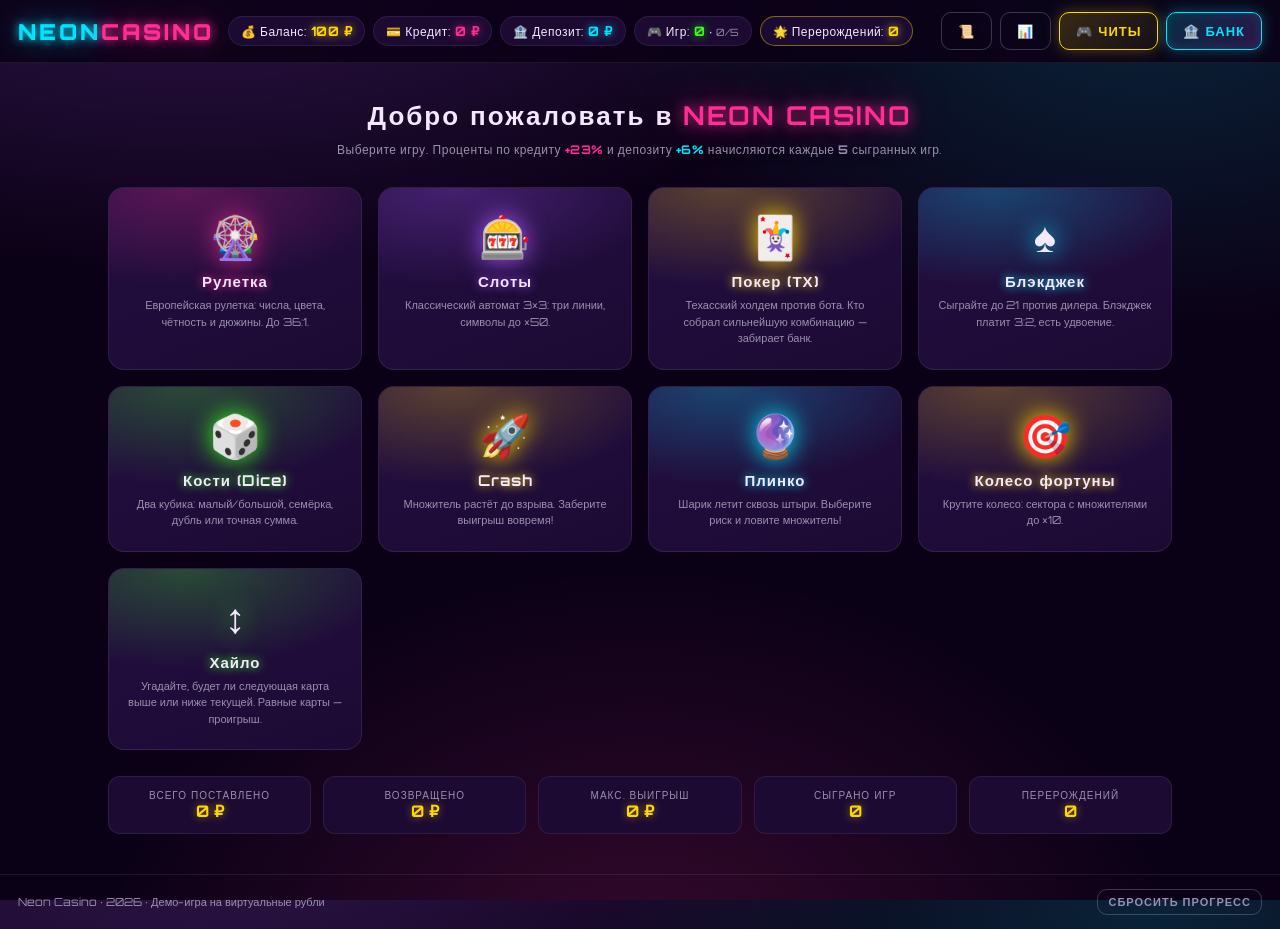
==== index.html @ 6241aedd "Neon Casino: 9 игр, банк, перерождения, удача" ====
<!DOCTYPE html>
<html lang="ru">
<head>
<meta charset="UTF-8">
<meta name="viewport" content="width=device-width, initial-scale=1.0, viewport-fit=cover, user-scalable=no">
<title>NEON CASINO</title>
<meta name="apple-mobile-web-app-capable" content="yes">
<meta name="mobile-web-app-capable" content="yes">
<meta name="apple-mobile-web-app-status-bar-style" content="black-translucent">
<meta name="apple-mobile-web-app-title" content="NEON CASINO">
<meta name="theme-color" content="#0b0116">
<link rel="icon" href="data:image/svg+xml,%3Csvg xmlns='http://www.w3.org/2000/svg' viewBox='0 0 64 64'%3E%3Ccircle cx='32' cy='32' r='30' fill='%231b1030' stroke='%23ffd700' stroke-width='4'/%3E%3Ctext x='32' y='42' font-size='28' text-anchor='middle' fill='%23ffd700'%3E%E2%82%BD%3C/text%3E%3C/svg%3E">
<link rel="preconnect" href="https://fonts.googleapis.com">
<link rel="preconnect" href="https://fonts.gstatic.com" crossorigin>
<link href="https://fonts.googleapis.com/css2?family=Orbitron:wght@500;700;900&display=swap" rel="stylesheet">
<link rel="stylesheet" href="style.css">
</head>
<body>

<header class="topbar">
  <div class="logo">NEON<span>CASINO</span></div>
  <div class="chips">
    <div class="chip chip-balance">💰 Баланс: <b id="hBalance">100 ₽</b></div>
    <div class="chip chip-credit">💳 Кредит: <b id="hCredit">0 ₽</b></div>
    <div class="chip chip-deposit">🏦 Депозит: <b id="hDeposit">0 ₽</b></div>
    <div class="chip chip-games">🎮 Игр: <b id="hGames">0</b> · <small id="hProgress">0/5</small></div>
    <div class="chip chip-rebirth">🌟 Перерождений: <b id="hRebirths">0</b></div>
  </div>
  <div class="top-actions">
    <button class="btn ghost" id="btnHistory" title="История операций">📜</button>
    <button class="btn ghost" id="btnStats" title="Статистика по играм">📊</button>
    <button class="btn gold" id="btnCheats">🎮 Читы</button>
    <button class="btn neon" id="btnBank">🏦 Банк</button>
    <button class="btn ghost hidden" id="btnHome">← На главную</button>
  </div>
</header>

<main>
  <section id="viewMenu">
    <div class="menu-hero">
      <h2>Добро пожаловать в <span>NEON&nbsp;CASINO</span></h2>
      <p>Выберите игру. Проценты по кредиту <b class="txt-pink">+23%</b> и депозиту <b class="txt-cyan">+6%</b> начисляются каждые <b>5</b> сыгранных игр.</p>
    </div>
    <div id="gameGrid" class="game-grid"></div>
    <div id="stats" class="stats"></div>
  </section>

  <section id="viewGame" class="hidden">
    <div id="blockBanner" class="block-banner hidden">⚠️ Игра заблокирована: остался долг по кредиту. Погасите кредит, чтобы продолжить.</div>
    <h2 id="gameTitle" class="game-title"></h2>
    <div id="gameBox" class="game-box"></div>
  </section>
</main>

<footer class="foot">
  <span>Neon Casino · 2026 · Демо-игра на виртуальные рубли</span>
  <button class="btn ghost small" id="btnReset">Сбросить прогресс</button>
</footer>

<div id="bankModal" class="modal-overlay hidden">
  <div class="modal">
    <div class="modal-head">
      <h3>🏦 Банк</h3>
      <button id="btnCloseBank" class="btn ghost">✕</button>
    </div>
    <div class="bank-grid">
      <div class="bank-panel panel-credit">
        <h4>💳 Кредит <span class="rate">+23% / 5 игр</span></h4>
        <div class="bank-info">Текущий долг: <b id="bankCredit">0 ₽</b></div>
        <div class="bank-row">
          <input id="creditAmount" type="number" min="1" step="1" placeholder="Сумма кредита">
          <button id="btnTakeCredit" class="btn neon">Взять кредит</button>
        </div>
        <div class="bank-row">
          <input id="repayAmount" type="number" min="1" step="1" placeholder="Сумма погашения">
          <button id="btnRepayPartial" class="btn pink">Погасить частично</button>
        </div>
        <button id="btnRepayFull" class="btn pink block">Погасить весь кредит</button>
      </div>
      <div class="bank-panel panel-deposit">
        <h4>🏦 Депозит <span class="rate">+6% / 5 игр</span></h4>
        <div class="bank-info">На депозите: <b id="bankDeposit">0 ₽</b></div>
        <div class="bank-row">
          <input id="depositInAmount" type="number" min="1" step="1" placeholder="Сумма внесения">
          <button id="btnDepositIn" class="btn neon">Внести</button>
        </div>
        <div class="bank-row">
          <input id="depositOutAmount" type="number" min="1" step="1" placeholder="Сумма снятия">
          <button id="btnDepositOut" class="btn pink">Снять</button>
        </div>
      </div>
    </div>
    <div class="bank-note">⚠️ При погашении кредита с недостатком средств списывается весь счёт, остаток долга сохраняется, а игра блокируется до полного погашения.</div>
    <div class="rebirth-panel">
      <h4>🌟 Перерождение <span class="rate">за 1 000 000 ₽</span></h4>
      <div class="bank-info">Текущий уровень: <b id="bankRebirths">0</b> · Шанс удачи: <b id="luckPct">0%</b></div>
      <p class="rebirth-desc">Каждое перерождение повышает удачу: чаще выпадают комбинации в слотах, лучше карты в блэкджеке и покере, выигрышные числа в рулетке, высокие множители в колесе, плинко и краше, а также подсказки удачи в костях и хайло. После перерождения начинается новая игра: баланс сбрасывается до 100 ₽, кредит и депозит обнуляются, статистика очищается — остаётся только повышенная удача.</p>
      <button id="btnRebirth" class="btn gold block">✨ Переродиться за 1 000 000 ₽</button>
    </div>
  </div>
</div>

<div id="cheatModal" class="modal-overlay hidden">
  <div class="modal modal-cheat">
    <div class="modal-head">
      <h3>🎮 Панель читов</h3>
      <button id="btnCloseCheats" class="btn ghost">✕</button>
    </div>
    <div class="cheat-row">
      <input id="cheatAmount" type="number" min="1" step="1" placeholder="Сумма">
      <button id="btnCheatAdd" class="btn gold">➕ Добавить денег</button>
    </div>
    <div class="cheat-row">
      <button id="btnCheatAdd1000" class="btn gold">+1000 ₽</button>
      <button id="btnCheatAdd10000" class="btn gold">+10000 ₽</button>
      <button id="btnCheatClearCredit" class="btn pink">Списать долг</button>
    </div>
  </div>
</div>

<div id="historyModal" class="modal-overlay hidden">
  <div class="modal modal-wide">
    <div class="modal-head">
      <h3>📜 История операций</h3>
      <button id="btnCloseHistory" class="btn ghost">✕</button>
    </div>
    <div id="historyList" class="log-list"></div>
  </div>
</div>

<div id="statsModal" class="modal-overlay hidden">
  <div class="modal modal-wide">
    <div class="modal-head">
      <h3>📊 Статистика по играм</h3>
      <button id="btnCloseStats" class="btn ghost">✕</button>
    </div>
    <div class="stats-scroll">
      <table class="stats-table">
        <thead>
          <tr><th>Игра</th><th>Сыграно</th><th>Побед</th><th>Поставлено</th><th>Возврат</th><th>RTP</th><th>Винрейт</th><th>Макс. выигрыш</th></tr>
        </thead>
        <tbody id="statsBody"></tbody>
      </table>
    </div>
  </div>
</div>

<script src="app.js"></script>
<script src="games.js"></script>
</body>
</html>
---- style.css ----
:root {
  --bg: #0b0116;
  --bg2: #150327;
  --panel: #1c0a33;
  --panel2: #240f42;
  --pink: #ff2d95;
  --cyan: #00e5ff;
  --purple: #a855f7;
  --green: #39ff14;
  --gold: #ffd700;
  --red: #ff3860;
  --text: #f4e8ff;
  --dim: #9a8fae;
  --border: rgba(255, 255, 255, 0.08);
}

* { margin: 0; padding: 0; box-sizing: border-box; }

html { -webkit-text-size-adjust: 100%; }
* { -webkit-tap-highlight-color: transparent; }
body { overflow-x: hidden; }

.btn, .game-card, .rt-cell, .rt-zero, .chip-btn, .risk-btn, .dice-opt, .slot-cell {
  touch-action: manipulation;
  -webkit-user-select: none;
  user-select: none;
}

html, body { height: 100%; }

body {
  font-family: 'Orbitron', 'Segoe UI', Arial, sans-serif;
  background:
    radial-gradient(1200px 600px at 15% -10%, rgba(168, 85, 247, 0.25), transparent 60%),
    radial-gradient(1000px 600px at 90% 0%, rgba(0, 229, 255, 0.15), transparent 55%),
    radial-gradient(900px 700px at 50% 110%, rgba(255, 45, 149, 0.18), transparent 60%),
    var(--bg);
  color: var(--text);
  min-height: 100vh;
  min-height: 100dvh;
  overscroll-behavior-y: none;
  display: flex;
  flex-direction: column;
}

.hidden { display: none !important; }

/* ---------- Topbar ---------- */
.topbar {
  position: sticky;
  top: 0;
  z-index: 50;
  display: flex;
  align-items: center;
  flex-wrap: wrap;
  gap: 14px;
  padding: 12px 18px;
  background: rgba(11, 1, 22, 0.85);
  backdrop-filter: blur(10px);
  -webkit-backdrop-filter: blur(10px);
  border-bottom: 1px solid var(--border);
}

.logo {
  font-weight: 900;
  font-size: 22px;
  letter-spacing: 3px;
  color: var(--cyan);
  text-shadow: 0 0 10px var(--cyan), 0 0 30px rgba(0, 229, 255, 0.6);
  white-space: nowrap;
}
.logo span {
  color: var(--pink);
  text-shadow: 0 0 10px var(--pink), 0 0 30px rgba(255, 45, 149, 0.6);
}

.chips { display: flex; flex-wrap: wrap; gap: 8px; flex: 1; -webkit-overflow-scrolling: touch; }

.chip {
  padding: 6px 12px;
  border-radius: 20px;
  font-size: 12px;
  background: var(--panel);
  border: 1px solid var(--border);
  letter-spacing: 0.5px;
}
.chip b { font-weight: 700; font-size: 13px; }
.chip small { color: var(--dim); }
.chip-balance b { color: var(--gold); text-shadow: 0 0 8px rgba(255, 215, 0, 0.7); }
.chip-credit b { color: var(--pink); text-shadow: 0 0 8px rgba(255, 45, 149, 0.7); }
.chip-deposit b { color: var(--cyan); text-shadow: 0 0 8px rgba(0, 229, 255, 0.7); }
.chip-games b { color: var(--green); text-shadow: 0 0 8px rgba(57, 255, 20, 0.7); }
.chip-rebirth b { color: var(--gold); text-shadow: 0 0 8px rgba(255, 215, 0, 0.8); }
.chip-rebirth { border-color: rgba(255, 215, 0, 0.45); }

.top-actions { display: flex; gap: 8px; }

/* ---------- Buttons ---------- */
.btn {
  font-family: inherit;
  font-size: 13px;
  font-weight: 700;
  letter-spacing: 1px;
  padding: 10px 16px;
  border-radius: 10px;
  cursor: pointer;
  border: 1px solid var(--border);
  background: var(--panel2);
  color: var(--text);
  transition: transform 0.08s, box-shadow 0.15s, background 0.15s;
  text-transform: uppercase;
}
.btn:hover { transform: translateY(-1px); }
.btn:active { transform: translateY(0); }
.btn:disabled { opacity: 0.45; cursor: not-allowed; transform: none; }

.btn.neon {
  background: linear-gradient(135deg, rgba(0, 229, 255, 0.18), rgba(168, 85, 247, 0.22));
  border-color: var(--cyan);
  color: var(--cyan);
  box-shadow: 0 0 14px rgba(0, 229, 255, 0.35), inset 0 0 12px rgba(0, 229, 255, 0.12);
}
.btn.pink {
  background: linear-gradient(135deg, rgba(255, 45, 149, 0.2), rgba(255, 45, 149, 0.08));
  border-color: var(--pink);
  color: var(--pink);
  box-shadow: 0 0 14px rgba(255, 45, 149, 0.3), inset 0 0 12px rgba(255, 45, 149, 0.1);
}
.btn.gold {
  background: linear-gradient(135deg, rgba(255, 215, 0, 0.18), rgba(255, 215, 0, 0.05));
  border-color: var(--gold);
  color: var(--gold);
  box-shadow: 0 0 14px rgba(255, 215, 0, 0.3);
}
.btn.ghost { background: transparent; border-color: rgba(255, 255, 255, 0.2); color: var(--dim); }
.btn.ghost:hover { color: var(--text); border-color: var(--dim); }
.btn.block { display: block; width: 100%; margin-top: 8px; }
.btn.small { padding: 5px 10px; font-size: 11px; }

/* ---------- Main / menu ---------- */
main { flex: 1; padding: 24px 18px 40px; max-width: 1100px; width: 100%; margin: 0 auto; }

.menu-hero { text-align: center; margin: 12px 0 30px; }
.menu-hero h2 { font-size: 26px; letter-spacing: 2px; color: var(--text); }
.menu-hero h2 span {
  color: var(--pink);
  text-shadow: 0 0 14px rgba(255, 45, 149, 0.8), 0 0 40px rgba(255, 45, 149, 0.5);
}
.menu-hero p { margin-top: 10px; color: var(--dim); font-size: 12px; letter-spacing: 0.5px; }
.txt-pink { color: var(--pink); }
.txt-cyan { color: var(--cyan); }

.game-grid {
  display: grid;
  grid-template-columns: repeat(auto-fill, minmax(230px, 1fr));
  gap: 16px;
}

.game-card {
  position: relative;
  background: linear-gradient(160deg, var(--panel2), var(--panel));
  border: 1px solid var(--border);
  border-radius: 16px;
  padding: 22px 18px;
  cursor: pointer;
  overflow: hidden;
  transition: transform 0.12s, box-shadow 0.2s;
}
.game-card::before {
  content: '';
  position: absolute;
  inset: 0;
  background: radial-gradient(300px 140px at 30% 0%, var(--gc), transparent 70%);
  opacity: 0.25;
  transition: opacity 0.2s;
}
.game-card:hover { transform: translateY(-4px); box-shadow: 0 0 24px var(--gc); }
.game-card:hover::before { opacity: 0.5; }

.game-icon {
  font-size: 42px;
  filter: drop-shadow(0 0 12px var(--gc));
  text-align: center;
  margin-bottom: 10px;
}
.game-name {
  text-align: center;
  font-weight: 700;
  font-size: 15px;
  letter-spacing: 1px;
  color: var(--text);
  text-shadow: 0 0 10px var(--gc);
}
.game-desc { text-align: center; color: var(--dim); font-size: 11px; margin-top: 6px; line-height: 1.5; }

.stats {
  margin-top: 26px;
  display: grid;
  grid-template-columns: repeat(auto-fit, minmax(150px, 1fr));
  gap: 12px;
}
.stat {
  background: var(--panel);
  border: 1px solid var(--border);
  border-radius: 12px;
  padding: 12px;
  text-align: center;
}
.stat span { display: block; font-size: 10px; color: var(--dim); letter-spacing: 1px; text-transform: uppercase; }
.stat b { font-size: 16px; color: var(--gold); text-shadow: 0 0 8px rgba(255, 215, 0, 0.5); }

/* ---------- Game view ---------- */
.game-title {
  text-align: center;
  font-size: 22px;
  letter-spacing: 2px;
  margin-bottom: 18px;
  color: var(--cyan);
  text-shadow: 0 0 12px rgba(0, 229, 255, 0.7);
}

.block-banner {
  background: linear-gradient(135deg, rgba(255, 56, 96, 0.25), rgba(255, 45, 149, 0.15));
  border: 1px solid var(--red);
  color: var(--red);
  text-shadow: 0 0 8px rgba(255, 56, 96, 0.6);
  padding: 12px 16px;
  border-radius: 12px;
  margin-bottom: 16px;
  text-align: center;
  font-size: 13px;
}

.game-box {
  background: rgba(28, 10, 51, 0.5);
  border: 1px solid var(--border);
  border-radius: 18px;
  padding: 18px;
  box-shadow: 0 0 40px rgba(168, 85, 247, 0.12), inset 0 0 60px rgba(168, 85, 247, 0.05);
}

/* ---------- Bet bar ---------- */
.betbar {
  display: flex;
  align-items: center;
  flex-wrap: wrap;
  gap: 10px;
  margin-bottom: 14px;
  padding: 12px;
  background: var(--panel);
  border: 1px solid var(--border);
  border-radius: 12px;
}
.betbar .bet-label { font-size: 11px; color: var(--dim); letter-spacing: 1px; }
.bet-input {
  font-family: inherit;
  width: 110px;
  padding: 8px 10px;
  border-radius: 8px;
  border: 1px solid var(--cyan);
  background: var(--bg2);
  color: var(--cyan);
  font-size: 14px;
  font-weight: 700;
  outline: none;
  box-shadow: 0 0 10px rgba(0, 229, 255, 0.2);
}
.betbar .btn-half, .betbar .btn-x2 { padding: 8px 12px; }

.result-line {
  margin-top: 14px;
  text-align: center;
  font-size: 15px;
  font-weight: 700;
  letter-spacing: 1px;
  min-height: 22px;
  color: var(--dim);
}
.result-line.win { color: var(--green); text-shadow: 0 0 10px rgba(57, 255, 20, 0.8); }
.result-line.lose { color: var(--red); text-shadow: 0 0 10px rgba(255, 56, 96, 0.8); }
.result-line.info { color: var(--gold); text-shadow: 0 0 10px rgba(255, 215, 0, 0.7); }

.actions { display: flex; gap: 10px; flex-wrap: wrap; justify-content: center; }

/* ---------- Toasts ---------- */
.toast {
  position: fixed;
  top: 70px;
  right: 18px;
  z-index: 200;
  max-width: 320px;
  padding: 12px 16px;
  border-radius: 12px;
  background: var(--panel2);
  border: 1px solid var(--cyan);
  color: var(--text);
  font-size: 13px;
  box-shadow: 0 0 20px rgba(0, 229, 255, 0.35);
  opacity: 0;
  transform: translateX(30px);
  transition: opacity 0.3s, transform 0.3s;
}
.toast.show { opacity: 1; transform: translateX(0); }
.toast.ok { border-color: var(--green); box-shadow: 0 0 20px rgba(57, 255, 20, 0.4); }
.toast.warn { border-color: var(--red); box-shadow: 0 0 20px rgba(255, 56, 96, 0.4); }
.toast.interest {
  border-color: var(--gold);
  box-shadow: 0 0 26px rgba(255, 215, 0, 0.5);
  color: var(--gold);
  font-weight: 700;
}

/* ---------- Modal ---------- */
.modal-overlay {
  position: fixed;
  inset: 0;
  z-index: 100;
  background: rgba(5, 0, 12, 0.75);
  backdrop-filter: blur(4px);
  -webkit-backdrop-filter: blur(4px);
  display: flex;
  align-items: center;
  justify-content: center;
  padding: 16px;
}
.modal {
  width: 100%;
  max-width: 760px;
  background: linear-gradient(160deg, var(--panel2), var(--panel));
  border: 1px solid var(--purple);
  border-radius: 18px;
  padding: 20px;
  box-shadow: 0 0 40px rgba(168, 85, 247, 0.4);
}
.modal-head { display: flex; justify-content: space-between; align-items: center; margin-bottom: 16px; }
.modal-head h3 { color: var(--purple); text-shadow: 0 0 10px rgba(168, 85, 247, 0.7); letter-spacing: 1px; }

.bank-grid { display: grid; grid-template-columns: 1fr 1fr; gap: 14px; }
@media (max-width: 640px) { .bank-grid { grid-template-columns: 1fr; } }

.bank-panel {
  border: 1px solid var(--border);
  border-radius: 14px;
  padding: 16px;
  background: rgba(11, 1, 22, 0.5);
}
.panel-credit { border-color: rgba(255, 45, 149, 0.4); }
.panel-deposit { border-color: rgba(0, 229, 255, 0.4); }
.bank-panel h4 { font-size: 14px; letter-spacing: 1px; margin-bottom: 12px; }
.panel-credit h4 { color: var(--pink); text-shadow: 0 0 8px rgba(255, 45, 149, 0.6); }
.panel-deposit h4 { color: var(--cyan); text-shadow: 0 0 8px rgba(0, 229, 255, 0.6); }
.rate { font-size: 10px; color: var(--dim); }

.bank-row { display: flex; gap: 8px; margin-top: 10px; }
.bank-row input {
  flex: 1;
  font-family: inherit;
  padding: 9px 10px;
  border-radius: 8px;
  border: 1px solid var(--dim);
  background: var(--bg2);
  color: var(--text);
  font-size: 13px;
  outline: none;
  min-width: 0;
}
.bank-row input:focus { border-color: var(--cyan); box-shadow: 0 0 10px rgba(0, 229, 255, 0.3); }

.bank-info { font-size: 12px; color: var(--dim); margin-top: 10px; }
.bank-info b { color: var(--text); font-size: 14px; }
.panel-credit .bank-info b { color: var(--pink); }
.panel-deposit .bank-info b { color: var(--cyan); }

.bank-note {
  margin-top: 14px;
  font-size: 11px;
  color: var(--dim);
  line-height: 1.5;
  padding: 10px 12px;
  border-left: 3px solid var(--red);
  background: rgba(255, 56, 96, 0.06);
  border-radius: 0 8px 8px 0;
}

.rebirth-panel {
  margin-top: 14px;
  border: 1px solid rgba(255, 215, 0, 0.4);
  border-radius: 14px;
  padding: 16px;
  background: linear-gradient(160deg, rgba(255, 215, 0, 0.08), rgba(11, 1, 22, 0.4));
}
.rebirth-panel h4 { font-size: 14px; letter-spacing: 1px; color: var(--gold); text-shadow: 0 0 8px rgba(255, 215, 0, 0.6); }
.rebirth-panel .bank-info b { color: var(--gold); }
.rebirth-desc { font-size: 11px; color: var(--dim); line-height: 1.55; margin: 8px 0 12px; }

/* ---------- Cheats ---------- */
.modal-cheat { border-color: var(--gold); box-shadow: 0 0 40px rgba(255, 215, 0, 0.35); }
.modal-cheat .modal-head h3 { color: var(--gold); text-shadow: 0 0 10px rgba(255, 215, 0, 0.7); }
.cheat-row { display: flex; gap: 8px; margin-top: 10px; flex-wrap: wrap; }
.cheat-row input {
  flex: 1;
  min-width: 140px;
  font-family: inherit;
  padding: 9px 10px;
  border-radius: 8px;
  border: 1px solid var(--gold);
  background: var(--bg2);
  color: var(--text);
  font-size: 13px;
  outline: none;
}
.cheat-row input:focus { box-shadow: 0 0 10px rgba(255, 215, 0, 0.4); }

/* ---------- Autoplay ---------- */
.autoplay { display: flex; align-items: center; gap: 8px; }
.ap-label { font-size: 10px; color: var(--dim); letter-spacing: 2px; }
.ap-input {
  font-family: inherit;
  width: 64px;
  padding: 8px 8px;
  border-radius: 8px;
  border: 1px solid var(--purple);
  background: var(--bg2);
  color: var(--purple);
  font-weight: 700;
  text-align: center;
  outline: none;
}
.ap-toggle { border-color: var(--purple); color: var(--purple); }
.ap-toggle.ap-active { background: var(--pink); color: #fff; border-color: var(--pink); box-shadow: 0 0 14px rgba(255, 45, 149, 0.7); }

/* ---------- History / Stats modals ---------- */
.modal-wide { max-width: 640px; }
.log-list { max-height: 380px; overflow-y: auto; padding-right: 4px; -webkit-overflow-scrolling: touch; }
.log-empty { color: var(--dim); font-size: 13px; text-align: center; padding: 20px 0; }
.log-row {
  display: flex;
  gap: 10px;
  padding: 8px 10px;
  border-radius: 8px;
  border-left: 3px solid var(--dim);
  background: rgba(11, 1, 22, 0.5);
  margin-bottom: 6px;
  font-size: 12px;
  font-family: 'Segoe UI', Arial, sans-serif;
}
.log-time { color: var(--dim); white-space: nowrap; font-family: 'Orbitron', monospace; font-size: 11px; padding-top: 1px; }
.log-text { color: var(--text); line-height: 1.45; }
.log-bank { border-color: var(--cyan); }
.log-interest { border-color: var(--gold); }
.log-cheat { border-color: var(--purple); }
.log-game { border-color: var(--green); }

.stats-scroll { overflow-x: auto; -webkit-overflow-scrolling: touch; }
.stats-table { width: 100%; border-collapse: collapse; font-size: 12px; }
.stats-table th {
  color: var(--dim);
  text-transform: uppercase;
  letter-spacing: 1px;
  font-size: 10px;
  padding: 8px 10px;
  text-align: left;
  border-bottom: 1px solid var(--border);
}
.stats-table td {
  padding: 8px 10px;
  border-bottom: 1px solid var(--border);
  color: var(--text);
  font-family: 'Segoe UI', Arial, sans-serif;
}
.stats-table tr:hover td { background: rgba(168, 85, 247, 0.08); }
.stats-table td:first-child { color: var(--cyan); font-family: 'Orbitron', sans-serif; font-size: 11px; }

/* ---------- Slot paytable ---------- */
.slot-paytable {
  max-width: 340px;
  margin: 14px auto 0;
  background: var(--panel);
  border: 1px solid var(--border);
  border-radius: 12px;
  padding: 12px 14px;
}
.pt-title { font-size: 11px; letter-spacing: 2px; color: var(--pink); text-shadow: 0 0 8px rgba(255, 45, 149, 0.5); margin-bottom: 8px; text-align: center; }
.pt-row {
  display: flex;
  align-items: center;
  gap: 8px;
  padding: 4px 0;
  font-size: 12px;
  color: var(--text);
  font-family: 'Segoe UI', Arial, sans-serif;
  border-bottom: 1px dashed rgba(255, 255, 255, 0.06);
}
.pt-sym { font-size: 20px; width: 26px; text-align: center; }
.pt-combo { flex: 1; color: var(--dim); }
.pt-pay { color: var(--gold); font-weight: 700; }
.pt-note { margin-top: 8px; font-size: 10px; color: var(--dim); line-height: 1.5; font-family: 'Segoe UI', Arial, sans-serif; }

/* ---------- Hi-Lo ---------- */
.hilo-screen { text-align: center; }
.hilo-table {
  background: radial-gradient(600px 260px at 50% 50%, rgba(57, 255, 20, 0.08), transparent), #0d1b2d;
  border: 2px solid rgba(57, 255, 20, 0.35);
  border-radius: 20px;
  padding: 22px;
  margin: 10px 0 16px;
  box-shadow: 0 0 30px rgba(57, 255, 20, 0.12);
}
.hilo-current-label { font-size: 11px; letter-spacing: 2px; color: var(--green); text-transform: uppercase; margin-bottom: 10px; }
.hilo-card { display: inline-block; }
.hilo-pays { display: flex; justify-content: center; gap: 14px; margin-top: 14px; }
.hilo-pay {
  flex: 0 1 170px;
  padding: 8px 12px;
  border-radius: 10px;
  background: rgba(11, 1, 22, 0.5);
  border: 1px solid var(--border);
}
.hilo-pay.up { border-color: rgba(57, 255, 20, 0.4); }
.hilo-pay.down { border-color: rgba(255, 45, 149, 0.4); }
.hilo-pay .hp-dir { font-size: 11px; letter-spacing: 1px; }
.hilo-pay.up .hp-dir { color: var(--green); }
.hilo-pay.down .hp-dir { color: var(--pink); }
.hilo-pay .hp-val { font-size: 18px; font-weight: 900; margin-top: 4px; }
.hilo-pay.up .hp-val { color: var(--green); text-shadow: 0 0 10px rgba(57, 255, 20, 0.7); }
.hilo-pay.down .hp-val { color: var(--pink); text-shadow: 0 0 10px rgba(255, 45, 149, 0.7); }
.hilo-next { display: flex; align-items: center; justify-content: center; gap: 10px; margin: 10px 0; }
.hilo-next-label { color: var(--dim); font-size: 11px; letter-spacing: 2px; }
.hilo-actions { display: flex; gap: 10px; justify-content: center; margin-top: 8px; }

/* ---------- Playing cards ---------- */
.pcard {
  display: inline-flex;
  flex-direction: column;
  align-items: center;
  justify-content: center;
  width: 56px;
  height: 78px;
  border-radius: 8px;
  background: linear-gradient(160deg, #fff, #e8e2f5);
  color: #1b1030;
  font-size: 13px;
  font-weight: 700;
  margin: 0 4px;
  box-shadow: 0 0 12px rgba(255, 255, 255, 0.25), inset 0 0 8px rgba(0, 0, 0, 0.06);
  position: relative;
}
.pcard.red { color: #e11d48; }
.pcard .prank { font-size: 15px; }
.pcard .psuit { font-size: 20px; line-height: 1; }
.pcard.back {
  background: repeating-linear-gradient(45deg, var(--purple), var(--purple) 6px, #7a2fd0 6px, #7a2fd0 12px);
  box-shadow: 0 0 12px rgba(168, 85, 247, 0.6);
}
.pcard.small { width: 42px; height: 60px; font-size: 11px; }
.pcard.small .prank { font-size: 12px; }
.pcard.small .psuit { font-size: 15px; }

.card-row { display: flex; flex-wrap: wrap; justify-content: center; gap: 4px; margin-top: 6px; }

/* ---------- Roulette ---------- */
.roulette-wrap { display: flex; flex-wrap: wrap; gap: 16px; justify-content: center; align-items: flex-start; }

.roulette-table { user-select: none; width: 100%; max-width: 580px; }
.rt-zero {
  width: 46px;
  height: 46px;
  background: var(--green);
  color: #002200;
  font-weight: 900;
  display: flex;
  align-items: center;
  justify-content: center;
  border-radius: 8px;
  margin: 0 auto 4px;
  box-shadow: 0 0 14px rgba(57, 255, 20, 0.6);
  cursor: pointer;
  position: relative;
  font-size: 16px;
}
.rt-grid { display: grid; grid-template-columns: repeat(12, 1fr); gap: 3px; width: 100%; }
.rt-grid .rt-cell {
  width: 100%;
  aspect-ratio: 1;
  border-radius: 8px;
  display: flex;
  align-items: center;
  justify-content: center;
  font-weight: 700;
  cursor: pointer;
  position: relative;
  font-size: 13px;
}
.rt-cell.red { background: linear-gradient(160deg, #d81b45, #a3112f); color: #fff; box-shadow: 0 0 10px rgba(216, 27, 69, 0.4); }
.rt-cell.black { background: linear-gradient(160deg, #241a3d, #140c26); color: #fff; border: 1px solid rgba(255,255,255,0.15); }
.rt-cell:hover { filter: brightness(1.25); }

.rt-outside {
  display: grid;
  grid-template-columns: repeat(6, 1fr);
  gap: 4px;
  margin-top: 4px;
}
.rt-cell { position: relative; }
.rt-outside .rt-cell { height: 40px; font-size: 11px; letter-spacing: 1px; }
.rt-outside .rt-cell.red { background: linear-gradient(160deg, #d81b45, #a3112f); }
.rt-outside .rt-cell.black { background: linear-gradient(160deg, #241a3d, #140c26); border: 1px solid rgba(255,255,255,0.15); }
.rt-outside .rt-cell.even { background: linear-gradient(160deg, #1d4ed8, #14339a); color: #fff; }
.rt-outside .rt-cell.odd { background: linear-gradient(160deg, #14532d, #0c3a1d); color: #fff; }

.rt-betchip {
  position: absolute;
  inset: 2px;
  border-radius: 50%;
  background: radial-gradient(circle, var(--gold) 0%, #b8860b 60%, #8b6508 100%);
  color: #1b1030;
  font-size: 10px;
  font-weight: 900;
  display: flex;
  align-items: center;
  justify-content: center;
  box-shadow: 0 0 12px rgba(255, 215, 0, 0.9), inset 0 0 6px rgba(0, 0, 0, 0.4);
  pointer-events: none;
  z-index: 2;
}

.roulette-side { display: flex; flex-direction: column; align-items: center; gap: 12px; }
.roulette-wheel {
  width: 300px;
  height: 300px;
  border-radius: 50%;
  border: 6px solid var(--gold);
  box-shadow: 0 0 30px rgba(255, 215, 0, 0.4), inset 0 0 30px rgba(255, 215, 0, 0.2);
  background: #1b1030;
  display: block;
}

.roulette-side .result-line { font-size: 18px; }

.roulette-chips { display: flex; gap: 6px; flex-wrap: wrap; justify-content: center; margin-bottom: 10px; }
.chip-btn {
  width: 40px;
  height: 40px;
  border-radius: 50%;
  border: 2px solid var(--gold);
  background: radial-gradient(circle, #ffe08a, #b8860b);
  color: #1b1030;
  font-weight: 900;
  font-family: inherit;
  cursor: pointer;
  box-shadow: 0 0 8px rgba(255, 215, 0, 0.4);
}
.chip-btn.active { box-shadow: 0 0 16px rgba(255, 215, 0, 0.95), 0 0 0 3px #fff; transform: scale(1.1); }
.chip-btn.dim { opacity: 0.4; }
.chip-remove {
  background: radial-gradient(circle, #ffffff, #9a8fae);
  border-color: #fff;
  font-size: 22px;
  line-height: 1;
}

/* ---------- Slots ---------- */
.slot-grid {
  display: grid;
  grid-template-columns: repeat(3, 88px);
  grid-template-rows: repeat(3, 88px);
  gap: 8px;
  justify-content: center;
  margin: 10px auto 16px;
  padding: 12px;
  background: linear-gradient(160deg, #2a1145, #170a2c);
  border-radius: 16px;
  border: 2px solid var(--pink);
  box-shadow: 0 0 26px rgba(255, 45, 149, 0.35), inset 0 0 20px rgba(255, 45, 149, 0.15);
}
.slot-cell {
  display: flex;
  align-items: center;
  justify-content: center;
  font-size: 44px;
  background: var(--bg2);
  border-radius: 10px;
  border: 1px solid rgba(255, 255, 255, 0.1);
  box-shadow: inset 0 0 14px rgba(0, 0, 0, 0.5);
}
.slot-cell.spin { color: var(--cyan); text-shadow: 0 0 16px rgba(0, 229, 255, 0.9); }

/* ---------- Blackjack / Poker ---------- */
.bj-table, .poker-table {
  background:
    radial-gradient(600px 200px at 50% 0%, rgba(0, 229, 255, 0.12), transparent),
    radial-gradient(600px 260px at 50% 100%, rgba(168, 85, 247, 0.15), transparent),
    #0d2b1f;
  border: 2px solid rgba(57, 255, 20, 0.35);
  border-radius: 20px;
  padding: 20px 16px;
  box-shadow: 0 0 30px rgba(57, 255, 20, 0.12);
}
.bj-row { margin: 14px 0; text-align: center; }
.bj-label, .plabel {
  font-size: 11px;
  letter-spacing: 2px;
  text-transform: uppercase;
  color: var(--green);
  text-shadow: 0 0 8px rgba(57, 255, 20, 0.5);
  margin-bottom: 6px;
}
.bj-total { color: var(--gold); font-size: 14px; font-weight: 700; margin-top: 6px; text-shadow: 0 0 8px rgba(255, 215, 0, 0.5); }
.bj-total.bust { color: var(--red); text-shadow: 0 0 8px rgba(255, 56, 96, 0.8); }

.poker-table { background: radial-gradient(600px 300px at 50% 50%, rgba(0, 229, 255, 0.08), transparent), #0d1b2d; }
.poker-community { min-height: 86px; display: flex; align-items: center; justify-content: center; margin-bottom: 10px; }
.poker-community .pcard { width: 48px; height: 68px; }
.poker-bot, .poker-player { text-align: center; margin: 12px 0; }
.poker-info { text-align: center; color: var(--dim); font-size: 12px; margin: 8px 0; }
.poker-info b { color: var(--gold); }

/* ---------- Dice ---------- */
.dice-screen { text-align: center; }
.dice-dice { display: flex; justify-content: center; gap: 18px; margin: 14px 0; }
.die {
  width: 84px;
  height: 84px;
  background: linear-gradient(160deg, #fff, #e4dcf7);
  border-radius: 14px;
  display: grid;
  grid-template-columns: repeat(3, 1fr);
  grid-template-rows: repeat(3, 1fr);
  padding: 10px;
  box-shadow: 0 0 20px rgba(255, 255, 255, 0.3);
  transition: transform 0.1s;
}
.die .pip { margin: 4px; border-radius: 50%; background: #1b1030; }
.die .pip.show { visibility: visible; }
.die .pip { visibility: hidden; }
.die.rolling { animation: diceShake 0.12s infinite; }
@keyframes diceShake {
  0% { transform: translate(0,0) rotate(0deg); }
  25% { transform: translate(-3px,2px) rotate(-8deg); }
  50% { transform: translate(3px,-2px) rotate(8deg); }
  75% { transform: translate(-2px,-3px) rotate(-5deg); }
  100% { transform: translate(2px,3px) rotate(5deg); }
}
.dice-options { display: grid; grid-template-columns: repeat(auto-fit, minmax(150px, 1fr)); gap: 10px; margin: 14px 0; }
.dice-opt {
  background: var(--panel);
  border: 1px solid var(--border);
  border-radius: 12px;
  padding: 12px;
  text-align: center;
}
.dice-opt .do-name { font-size: 13px; font-weight: 700; color: var(--cyan); }
.dice-opt .do-pay { font-size: 11px; color: var(--dim); margin: 4px 0 8px; }
.dice-opt .do-pay b { color: var(--gold); }
.dice-opt .do-bet { font-family: inherit; width: 90px; padding: 7px; border-radius: 8px; border: 1px solid var(--cyan); background: var(--bg2); color: var(--cyan); font-weight: 700; text-align: center; }

/* ---------- Crash ---------- */
.crash-screen { text-align: center; }
.crash-display { font-size: 64px; font-weight: 900; margin: 16px 0; }
.crash-display.play { color: var(--green); text-shadow: 0 0 24px rgba(57, 255, 20, 0.8); }
.crash-display.crash { color: var(--red); text-shadow: 0 0 24px rgba(255, 56, 96, 0.9); animation: crashGlow 0.5s infinite alternate; }
.crash-display.cashout { color: var(--gold); text-shadow: 0 0 24px rgba(255, 215, 0, 0.9); }
@keyframes crashGlow { from { transform: scale(1); } to { transform: scale(1.03); } }
.crash-bar {
  height: 14px;
  border-radius: 8px;
  background: var(--panel);
  border: 1px solid var(--border);
  overflow: hidden;
  margin: 10px auto 16px;
  max-width: 460px;
}
.crash-bar .fill { height: 100%; width: 0%; background: linear-gradient(90deg, var(--green), var(--gold)); box-shadow: 0 0 14px rgba(57, 255, 20, 0.7); transition: width 0.04s linear; }

/* ---------- Plinko ---------- */
.plinko-wrap { text-align: center; }
.plinko-canvas { background: radial-gradient(500px 300px at 50% 0%, rgba(168, 85, 247, 0.15), transparent), var(--bg2); border: 1px solid var(--purple); border-radius: 14px; box-shadow: 0 0 26px rgba(168, 85, 247, 0.25); max-width: 100%; height: auto; }
.risk-select { display: flex; gap: 8px; justify-content: center; margin: 12px 0; }
.risk-btn { padding: 8px 16px; }
.risk-btn.active { background: var(--purple); color: #fff; box-shadow: 0 0 14px rgba(168, 85, 247, 0.7); }

/* ---------- Wheel ---------- */
.wheel-wrap { text-align: center; }
.wheel-canvas { margin: 0 auto; max-width: 100%; height: auto; }

/* ---------- Footer ---------- */
.foot {
  display: flex;
  justify-content: space-between;
  align-items: center;
  flex-wrap: wrap;
  gap: 10px;
  padding: 14px 18px;
  padding-bottom: calc(14px + env(safe-area-inset-bottom, 0px));
  border-top: 1px solid var(--border);
  color: var(--dim);
  font-size: 11px;
}

/* ---------- Responsive ---------- */
@media (max-width: 640px) {
  main { padding: 14px 10px 28px; }
  .game-box { padding: 10px; border-radius: 14px; }
  .game-title { font-size: 18px; }

  .topbar { padding: 8px 10px; padding-top: calc(8px + env(safe-area-inset-top, 0px)); gap: 8px; }
  .logo { font-size: 17px; letter-spacing: 2px; }
  .chips { order: 3; flex-basis: 100%; flex-wrap: nowrap; overflow-x: auto; padding-bottom: 4px; }
  .chip { flex: 0 0 auto; font-size: 11px; padding: 5px 10px; }
  .top-actions { margin-left: auto; }

  .menu-hero h2 { font-size: 19px; letter-spacing: 1px; }
  .menu-hero p { font-size: 11px; }
  .game-grid { grid-template-columns: repeat(2, 1fr); gap: 10px; }
  .game-card { padding: 14px 10px; }
  .game-icon { font-size: 34px; }
  .game-name { font-size: 12px; }
  .game-desc { font-size: 10px; }

  .rt-zero { width: 40px; height: 40px; }
  .crash-display { font-size: 44px; }

  .bj-table, .poker-table { padding: 12px 8px; }
  .pcard { width: 46px; height: 64px; font-size: 11px; }
  .pcard .prank { font-size: 12px; }
  .pcard .psuit { font-size: 15px; }
  .pcard.small { width: 38px; height: 54px; font-size: 10px; }
  .pcard.small .prank { font-size: 11px; }
  .pcard.small .psuit { font-size: 13px; }
  .poker-community .pcard { width: 40px; height: 58px; }

  .roulette-side { width: 100%; }
  .roulette-wheel { width: min(100%, 300px); height: auto; }
}

@media (max-width: 480px) {
  .btn { padding: 9px 12px; font-size: 11px; }
  .bet-input, .modal input, .modal select, .autoplay input { font-size: 16px; }
  .bet-input { width: 88px; }
  .slot-grid { grid-template-columns: repeat(3, 66px); grid-template-rows: repeat(3, 66px); gap: 6px; padding: 8px; }
  .slot-cell { font-size: 34px; }
  .dice-dice { gap: 12px; }
  .die { width: 68px; height: 68px; }
  .dice-options { grid-template-columns: repeat(2, 1fr); }
  .hilo-pays { flex-direction: column; align-items: center; }
  .hilo-pay { flex: 0 1 220px; width: 100%; max-width: 240px; }
  .crash-stats { flex-wrap: wrap; justify-content: center; }
  .poker-table .hand-row { flex-wrap: wrap; }
}
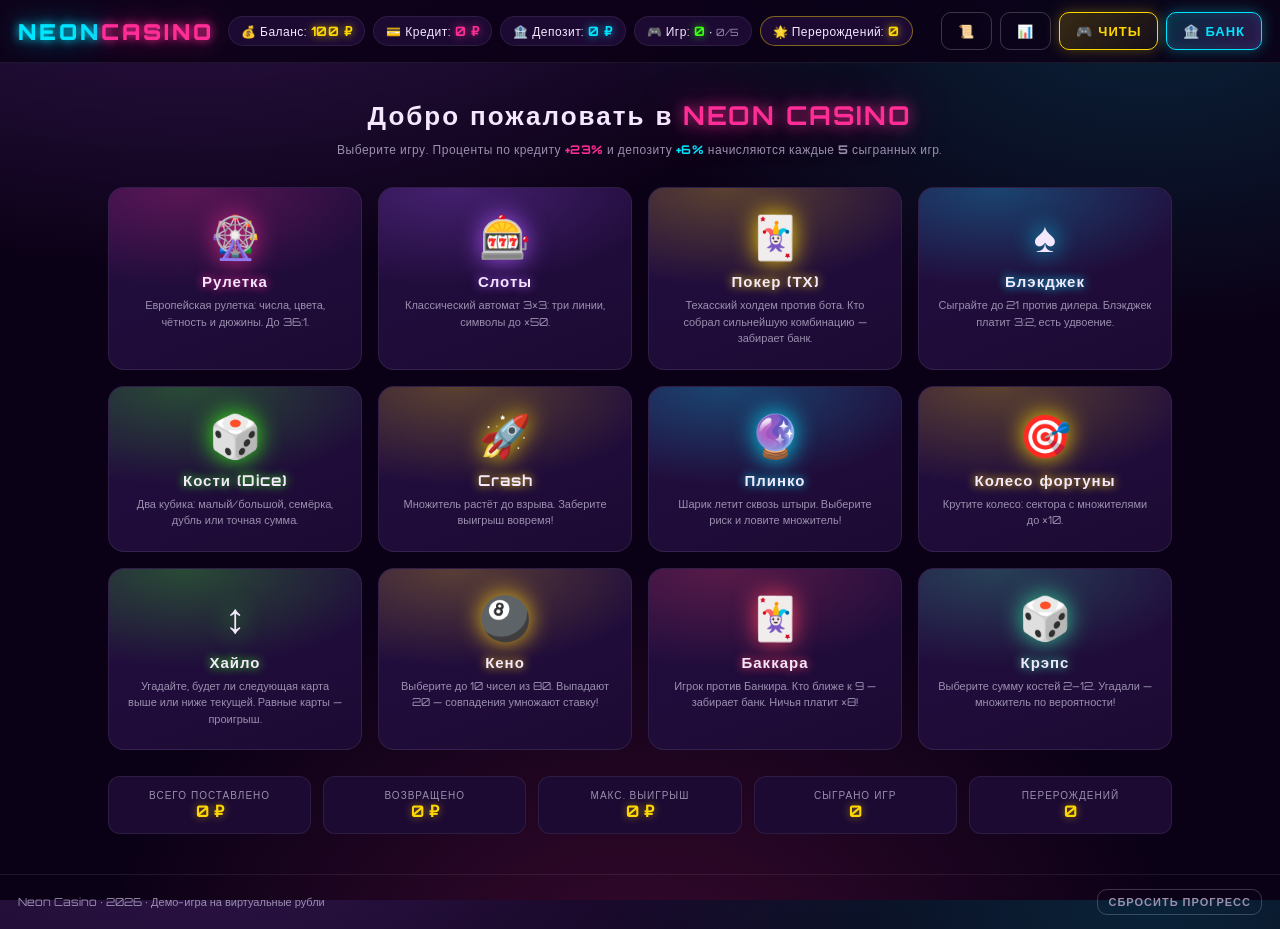
==== commit cfdea345: "Правила для 12 игр, фикс плинко, игры Кено/Баккара/Крэпс, ресурсы ?v=3" ====
--- a/index.html
+++ b/index.html
@@ -13,7 +13,7 @@
 <link rel="preconnect" href="https://fonts.googleapis.com">
 <link rel="preconnect" href="https://fonts.gstatic.com" crossorigin>
 <link href="https://fonts.googleapis.com/css2?family=Orbitron:wght@500;700;900&display=swap" rel="stylesheet">
-<link rel="stylesheet" href="style.css">
+<link rel="stylesheet" href="style.css?v=3">
 </head>
 <body>
 
@@ -115,6 +115,37 @@
       <button id="btnCheatAdd10000" class="btn gold">+10000 ₽</button>
       <button id="btnCheatClearCredit" class="btn pink">Списать долг</button>
     </div>
+    <div class="cheat-sep">Перерождения и удача</div>
+    <div class="cheat-row">
+      <input id="cheatRebirths" type="number" min="0" max="20" step="1" value="0" placeholder="Перерождений">
+      <button id="btnCheatRebirthSet" class="btn gold">Установить</button>
+    </div>
+    <div class="cheat-row">
+      <button id="btnCheatRebirthUp" class="btn gold">+1 Перерождение</button>
+      <button id="btnCheatRebirthDown" class="btn pink">−1 Перерождение</button>
+      <button id="btnCheatRebirthMax" class="btn gold">Макс (100%)</button>
+    </div>
+    <div class="cheat-hint">Удача = 5% за перерождение, до 100% на 20 перерождениях.</div>
+    <div class="cheat-sep">Автовыигрыш</div>
+    <div class="cheat-row">
+      <button id="btnCheatAutoWin" class="btn gold">Автовыигрыш: ВЫКЛ</button>
+    </div>
+    <div class="cheat-sep">Символы слотов</div>
+    <div class="cheat-row cheat-syms">
+      <button class="btn ghost cheat-sym" data-sym="🍒">🍒</button>
+      <button class="btn ghost cheat-sym" data-sym="🍋">🍋</button>
+      <button class="btn ghost cheat-sym" data-sym="🍇">🍇</button>
+      <button class="btn ghost cheat-sym" data-sym="🔔">🔔</button>
+      <button class="btn ghost cheat-sym" data-sym="💎">💎</button>
+      <button class="btn ghost cheat-sym" data-sym="7">7</button>
+      <button class="btn ghost cheat-sym" data-sym="">Случайно</button>
+    </div>
+    <div class="cheat-sep">Сохранение</div>
+    <div class="cheat-row">
+      <button id="btnCheatExport" class="btn gold">📤 Экспорт сейва</button>
+      <button id="btnCheatImport" class="btn gold">📥 Импортировать</button>
+    </div>
+    <textarea id="cheatSaveArea" class="cheat-save" rows="3" placeholder="Сюда вставится сейв для копирования / сюда вставь сейв для импорта"></textarea>
   </div>
 </div>
 
@@ -145,7 +176,7 @@
   </div>
 </div>
 
-<script src="app.js"></script>
-<script src="games.js"></script>
+<script src="app.js?v=3"></script>
+<script src="games.js?v=3"></script>
 </body>
 </html>
--- a/style.css
+++ b/style.css
@@ -265,7 +265,7 @@
   outline: none;
   box-shadow: 0 0 10px rgba(0, 229, 255, 0.2);
 }
-.betbar .btn-half, .betbar .btn-x2 { padding: 8px 12px; }
+.betbar .btn-half, .betbar .btn-x2, .betbar .btn-all { padding: 8px 12px; }
 
 .result-line {
   margin-top: 14px;
@@ -410,6 +410,34 @@
   outline: none;
 }
 .cheat-row input:focus { box-shadow: 0 0 10px rgba(255, 215, 0, 0.4); }
+.cheat-sep {
+  margin-top: 14px;
+  font-size: 11px;
+  letter-spacing: 1px;
+  color: var(--gold);
+  border-top: 1px solid var(--border);
+  padding-top: 10px;
+}
+.cheat-hint { margin-top: 8px; font-size: 11px; color: var(--dim); }
+.cheat-syms .cheat-sym { font-size: 18px; padding: 8px 10px; }
+.cheat-syms .cheat-sym.active {
+  box-shadow: 0 0 12px rgba(255, 215, 0, 0.85), 0 0 0 2px var(--gold);
+  color: var(--gold);
+}
+.cheat-save {
+  width: 100%;
+  margin-top: 10px;
+  box-sizing: border-box;
+  font-family: inherit;
+  padding: 9px 10px;
+  border-radius: 8px;
+  border: 1px solid var(--gold);
+  background: var(--bg2);
+  color: var(--text);
+  font-size: 12px;
+  resize: vertical;
+  outline: none;
+}
 
 /* ---------- Autoplay ---------- */
 .autoplay { display: flex; align-items: center; gap: 8px; }
@@ -846,4 +874,80 @@
   .hilo-pay { flex: 0 1 220px; width: 100%; max-width: 240px; }
   .crash-stats { flex-wrap: wrap; justify-content: center; }
   .poker-table .hand-row { flex-wrap: wrap; }
+}
+
+/* ---------- Game rules ---------- */
+.game-rules {
+  margin-bottom: 14px;
+  border: 1px solid var(--border);
+  border-radius: 12px;
+  background: var(--panel);
+  overflow: hidden;
+}
+.game-rules summary {
+  cursor: pointer;
+  padding: 10px 14px;
+  font-size: 12px;
+  font-weight: 700;
+  letter-spacing: 1px;
+  color: var(--gold);
+  user-select: none;
+}
+.game-rules summary::-webkit-details-marker { display: none; }
+.game-rules summary::before { content: '▸ '; }
+.game-rules[open] summary::before { content: '▾ '; }
+.game-rules .rules-body {
+  padding: 0 14px 12px;
+  font-size: 12.5px;
+  line-height: 1.55;
+  color: var(--dim);
+}
+
+/* ---------- Keno ---------- */
+.keno-grid {
+  display: grid;
+  grid-template-columns: repeat(10, 1fr);
+  gap: 6px;
+  margin: 10px 0;
+}
+.keno-cell {
+  font-family: inherit;
+  font-size: 13px;
+  font-weight: 700;
+  padding: 8px 2px;
+  border-radius: 8px;
+  border: 1px solid var(--border);
+  background: var(--bg2);
+  color: var(--text);
+  cursor: pointer;
+}
+.keno-cell.active {
+  background: var(--gold);
+  color: #120a1f;
+  box-shadow: 0 0 12px rgba(255, 215, 0, 0.7);
+}
+
+/* ---------- Baccarat ---------- */
+.baccarat-bets { display: flex; gap: 8px; flex-wrap: wrap; justify-content: center; margin: 12px 0; }
+
+/* ---------- Craps ---------- */
+.craps-picks { display: flex; gap: 8px; flex-wrap: wrap; justify-content: center; margin: 12px 0; }
+.craps-dice { display: flex; gap: 16px; justify-content: center; margin: 16px 0; }
+.craps-dice .dice {
+  width: 74px;
+  height: 74px;
+  display: flex;
+  align-items: center;
+  justify-content: center;
+  font-size: 34px;
+  font-weight: 900;
+  color: var(--green);
+  background: radial-gradient(circle at 30% 30%, #fff, #d9d9d9);
+  border-radius: 12px;
+  box-shadow: 0 0 18px rgba(57, 255, 20, 0.45), inset 0 2px 6px rgba(0, 0, 0, 0.25);
+}
+
+@media (max-width: 480px) {
+  .keno-grid { grid-template-columns: repeat(5, 1fr); gap: 5px; }
+  .keno-cell { font-size: 12px; padding: 7px 2px; }
 }
